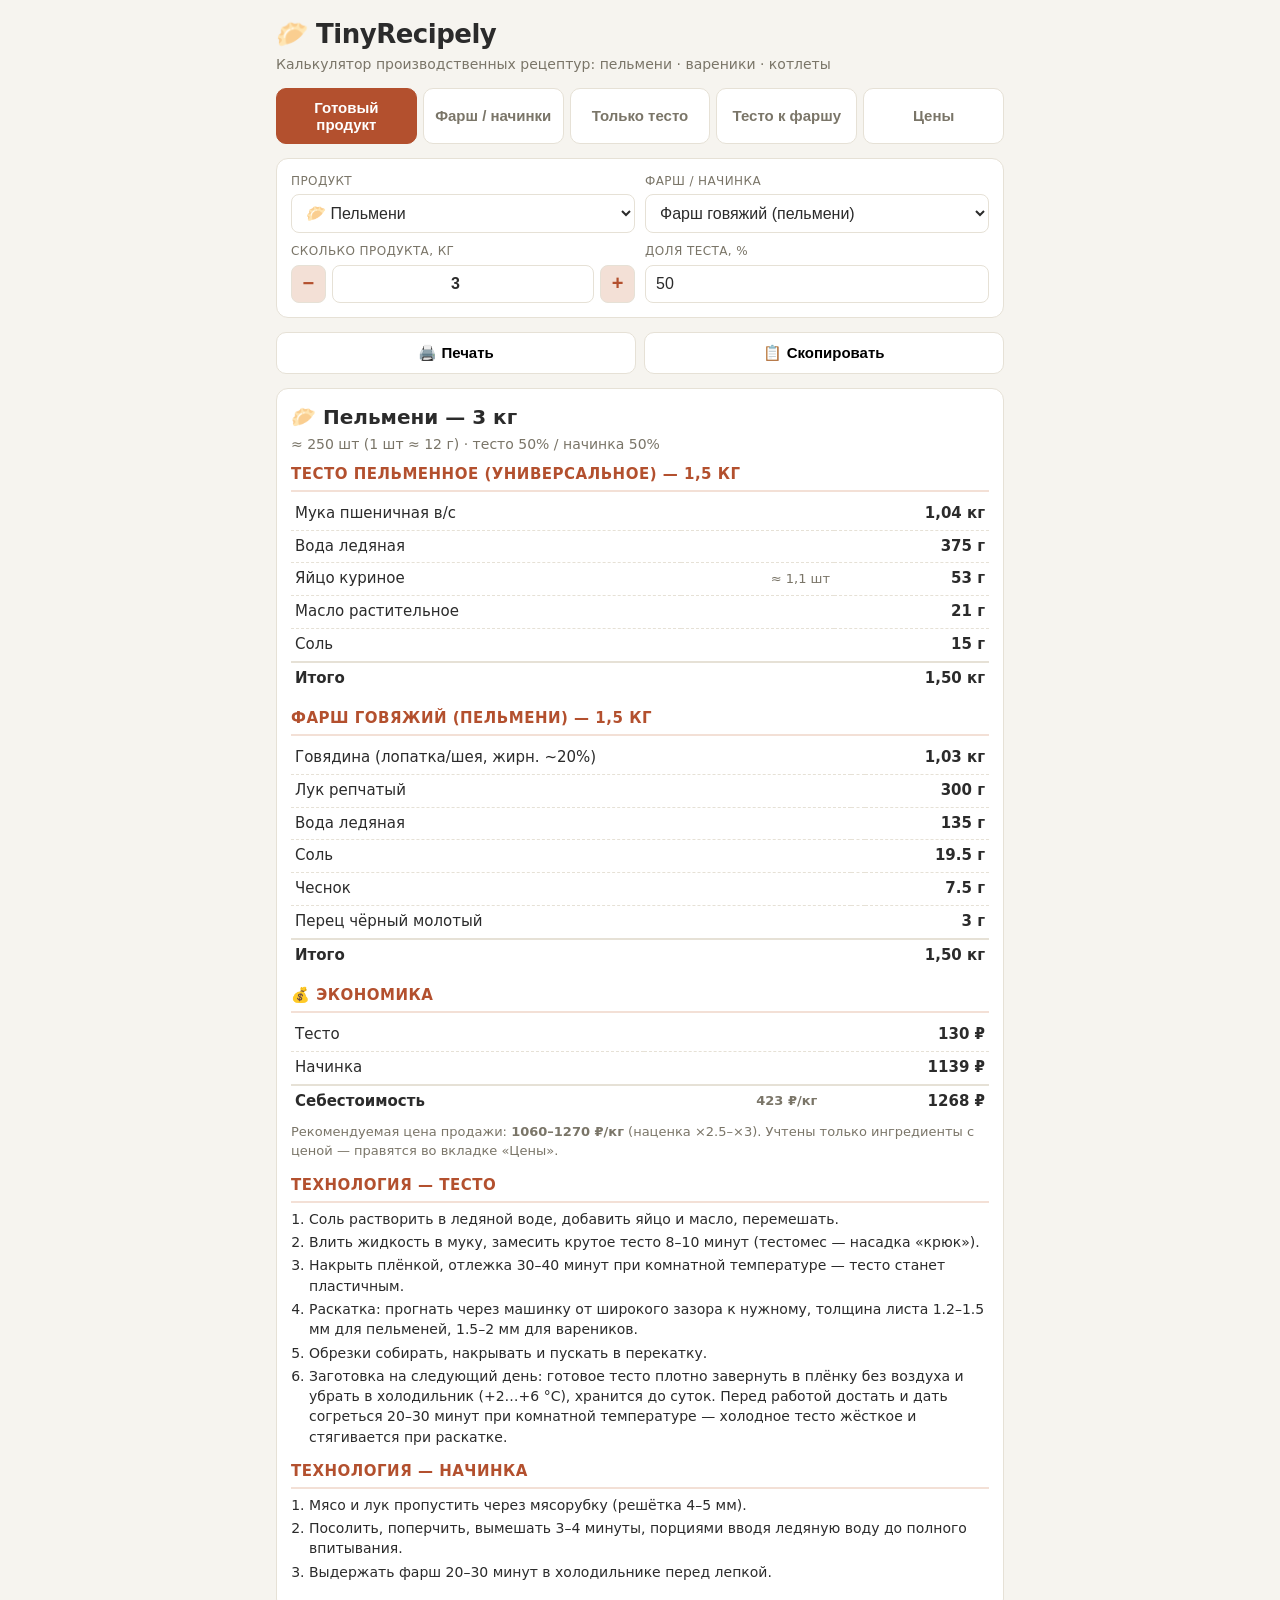
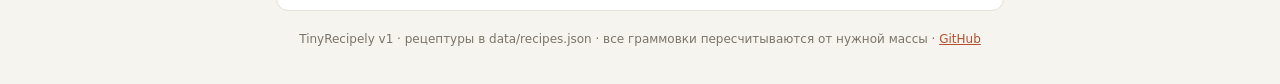
==== index.html @ c0f33c16 "Add GitHub repo link to footer" ====
<!DOCTYPE html>
<html lang="ru">
<head>
<meta charset="UTF-8">
<meta name="viewport" content="width=device-width, initial-scale=1">
<title>TinyRecipely — калькулятор рецептур</title>
<link rel="stylesheet" href="css/style.css">
</head>
<body>

<header>
  <h1>🥟 TinyRecipely</h1>
  <p>Калькулятор производственных рецептур: пельмени · вареники · котлеты</p>
</header>

<div class="tabs">
  <button data-mode="product" class="active">Готовый продукт</button>
  <button data-mode="farsh">Фарш / начинки</button>
  <button data-mode="dough">Только тесто</button>
  <button data-mode="fromFarsh">Тесто к фаршу</button>
  <button data-mode="prices">Цены</button>
</div>

<div class="panel" id="controls">
  <div class="row" id="rowProduct">
    <div class="field">
      <label>Продукт</label>
      <select id="selProduct"></select>
    </div>
    <div class="field" id="fieldFilling">
      <label id="lblFilling">Фарш / начинка</label>
      <select id="selFilling"></select>
    </div>
    <div class="field" id="fieldDough" style="display:none">
      <label>Тесто</label>
      <select id="selDough"></select>
    </div>
  </div>
  <div class="row">
    <div class="field">
      <label id="lblWeight">Сколько нужно, кг</label>
      <div class="stepper">
        <button id="btnMinus">−</button>
        <input type="number" id="inpWeight" value="3" min="0.5" step="0.5">
        <button id="btnPlus">+</button>
      </div>
    </div>
    <div class="field" id="fieldRatio">
      <label>Доля теста, %</label>
      <input type="number" id="inpRatio" min="35" max="65" step="1">
    </div>
  </div>
</div>

<div class="actions">
  <button id="printBtn">🖨️ Печать</button>
  <button id="copyBtn">📋 Скопировать</button>
</div>

<div class="panel print-area" id="result">Загрузка рецептур…</div>

<footer>TinyRecipely v1 · рецептуры в data/recipes.json · все граммовки пересчитываются от нужной массы · <a href="https://github.com/gmaker/TinyRecipely" target="_blank" rel="noopener">GitHub</a></footer>

<script src="js/app.js"></script>
</body>
</html>
---- css/style.css ----
:root {
  --bg: #f6f4ef;
  --card: #ffffff;
  --ink: #2b2b2b;
  --muted: #7a7568;
  --accent: #b3502e;
  --accent-soft: #f3e0d6;
  --line: #e6e1d6;
  --ok: #3d7a44;
}
* { box-sizing: border-box; margin: 0; padding: 0; }
body {
  font-family: "Segoe UI", system-ui, -apple-system, sans-serif;
  background: var(--bg);
  color: var(--ink);
  line-height: 1.45;
  padding: 16px;
  max-width: 760px;
  margin: 0 auto;
}
header h1 { font-size: 26px; letter-spacing: -0.5px; }
header p { color: var(--muted); font-size: 14px; margin-bottom: 14px; }

.tabs { display: flex; gap: 6px; margin-bottom: 14px; }
.tabs button {
  flex: 1; padding: 10px 6px; font-size: 15px; font-weight: 600;
  border: 1px solid var(--line); border-radius: 10px;
  background: var(--card); color: var(--muted); cursor: pointer;
}
.tabs button.active { background: var(--accent); border-color: var(--accent); color: #fff; }

.panel {
  background: var(--card); border: 1px solid var(--line);
  border-radius: 12px; padding: 14px; margin-bottom: 14px;
}
.row { display: flex; flex-wrap: wrap; gap: 10px; margin-bottom: 10px; }
.row:last-child { margin-bottom: 0; }
.field { flex: 1; min-width: 150px; }
.field label { display: block; font-size: 12px; color: var(--muted); margin-bottom: 4px; text-transform: uppercase; letter-spacing: 0.4px; }
select, input[type=number] {
  width: 100%; padding: 9px 10px; font-size: 16px;
  border: 1px solid var(--line); border-radius: 8px; background: #fff; color: var(--ink);
}
.stepper { display: flex; gap: 6px; }
.stepper button {
  width: 46px; font-size: 20px; font-weight: 700; border: 1px solid var(--line);
  border-radius: 8px; background: var(--accent-soft); color: var(--accent); cursor: pointer;
}
.stepper input { text-align: center; font-weight: 700; }

.actions { display: flex; gap: 8px; margin-bottom: 14px; }
.actions button {
  flex: 1; padding: 11px; font-size: 15px; font-weight: 600; cursor: pointer;
  border: 1px solid var(--line); border-radius: 10px; background: var(--card);
}
.actions button:active { transform: scale(0.98); }
#copyBtn.copied { background: var(--ok); border-color: var(--ok); color: #fff; }

/* ---- результат ---- */
#result h2 { font-size: 20px; margin-bottom: 2px; }
#result .sub { color: var(--muted); font-size: 14px; margin-bottom: 10px; }
.block { margin-bottom: 14px; }
.block h3 {
  font-size: 15px; text-transform: uppercase; letter-spacing: 0.5px;
  color: var(--accent); border-bottom: 2px solid var(--accent-soft);
  padding-bottom: 4px; margin-bottom: 6px;
}
table.ing { width: 100%; border-collapse: collapse; }
table.ing td { padding: 5px 4px; border-bottom: 1px dashed var(--line); font-size: 15px; }
table.ing td.amt { text-align: right; font-weight: 700; white-space: nowrap; font-variant-numeric: tabular-nums; }
table.ing td.note { color: var(--muted); font-weight: 400; font-size: 13px; text-align: right; white-space: nowrap; }
table.ing tr.total td { border-bottom: none; border-top: 2px solid var(--line); font-weight: 700; }
.tech { font-size: 14px; }
.tech li { margin: 3px 0 3px 18px; }
.hint { font-size: 13px; color: var(--muted); margin-top: 6px; }
.error { color: #a33; font-size: 14px; }

footer { text-align: center; color: var(--muted); font-size: 12px; margin: 20px 0; }
footer a { color: var(--accent); }

@media print {
  body { background: #fff; padding: 0; max-width: none; }
  header p, .tabs, .actions, footer { display: none !important; }
  .panel:not(.print-area) { display: none !important; }
  .print-area { display: block !important; border: none; padding: 0; }
  table.ing td { font-size: 13px; padding: 3px 4px; }
}
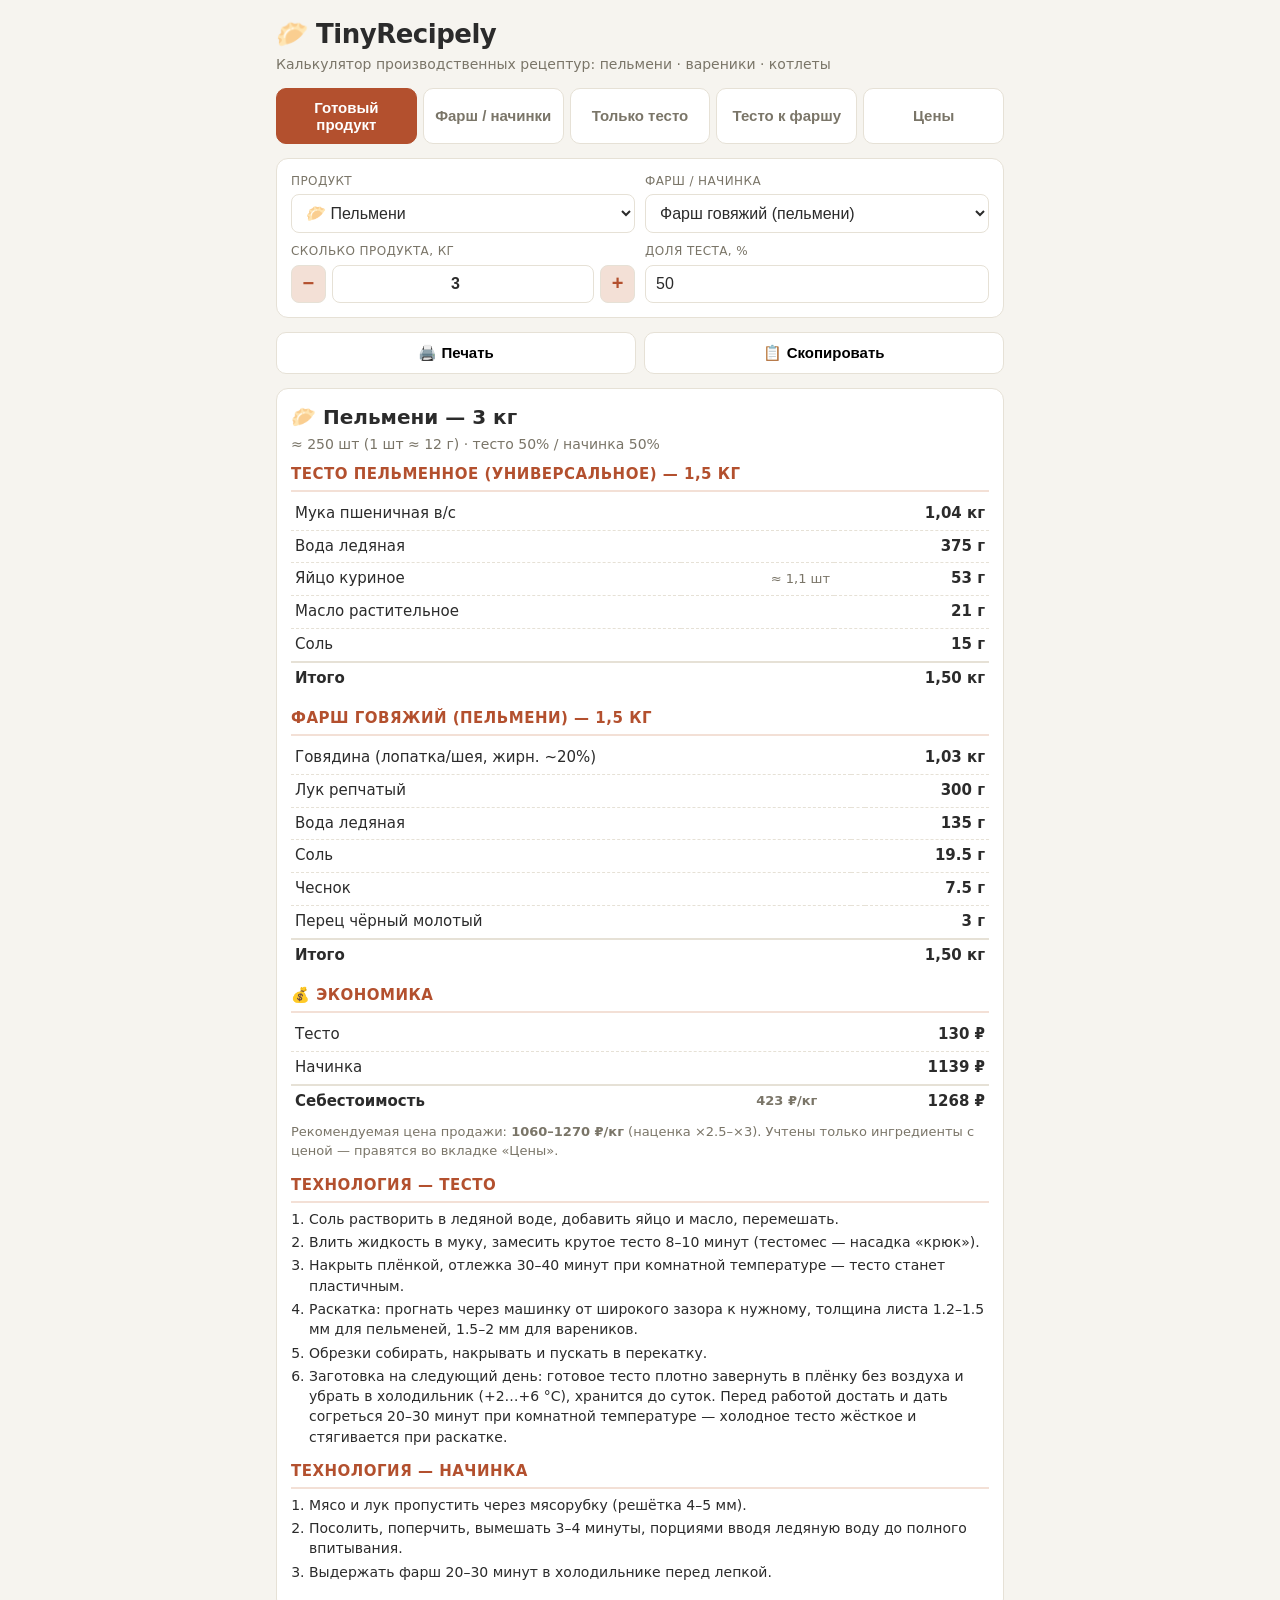
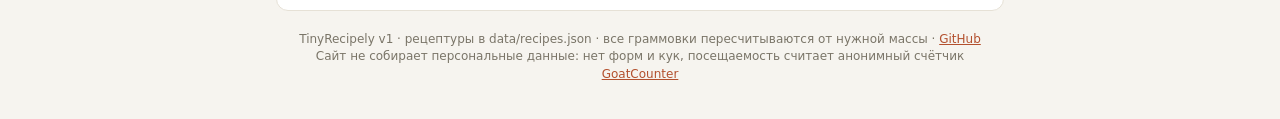
==== commit 111b5565: "Add no-personal-data notice to footer" ====
--- a/index.html
+++ b/index.html
@@ -59,8 +59,10 @@
 
 <div class="panel print-area" id="result">Загрузка рецептур…</div>
 
-<footer>TinyRecipely v1 · рецептуры в data/recipes.json · все граммовки пересчитываются от нужной массы · <a href="https://github.com/gmaker/TinyRecipely" target="_blank" rel="noopener">GitHub</a></footer>
+<footer>TinyRecipely v1 · рецептуры в data/recipes.json · все граммовки пересчитываются от нужной массы · <a href="https://github.com/gmaker/TinyRecipely" target="_blank" rel="noopener">GitHub</a><span id="views" style="display:none"> · 👁 <b id="viewsNum"></b></span><br>Сайт не собирает персональные данные: нет форм и кук, посещаемость считает анонимный счётчик <a href="https://www.goatcounter.com/" target="_blank" rel="noopener">GoatCounter</a></footer>
 
 <script src="js/app.js"></script>
+<script data-goatcounter="https://gmaker.goatcounter.com/count"
+        async src="//gc.zgo.at/count.js"></script>
 </body>
 </html>
--- a/css/style.css
+++ b/css/style.css
@@ -80,8 +80,13 @@
 
 @media print {
   body { background: #fff; padding: 0; max-width: none; }
-  header p, .tabs, .actions, footer { display: none !important; }
+  header p, .tabs, .actions, footer, .econ { display: none !important; }
   .panel:not(.print-area) { display: none !important; }
   .print-area { display: block !important; border: none; padding: 0; }
   table.ing td { font-size: 13px; padding: 3px 4px; }
+  /* контрастная печать: весь текст чёрный, линии тёмные */
+  * { color: #000 !important; }
+  .block h3 { border-bottom-color: #000; }
+  table.ing td { border-bottom-color: #888; }
+  table.ing tr.total td { border-top-color: #000; }
 }
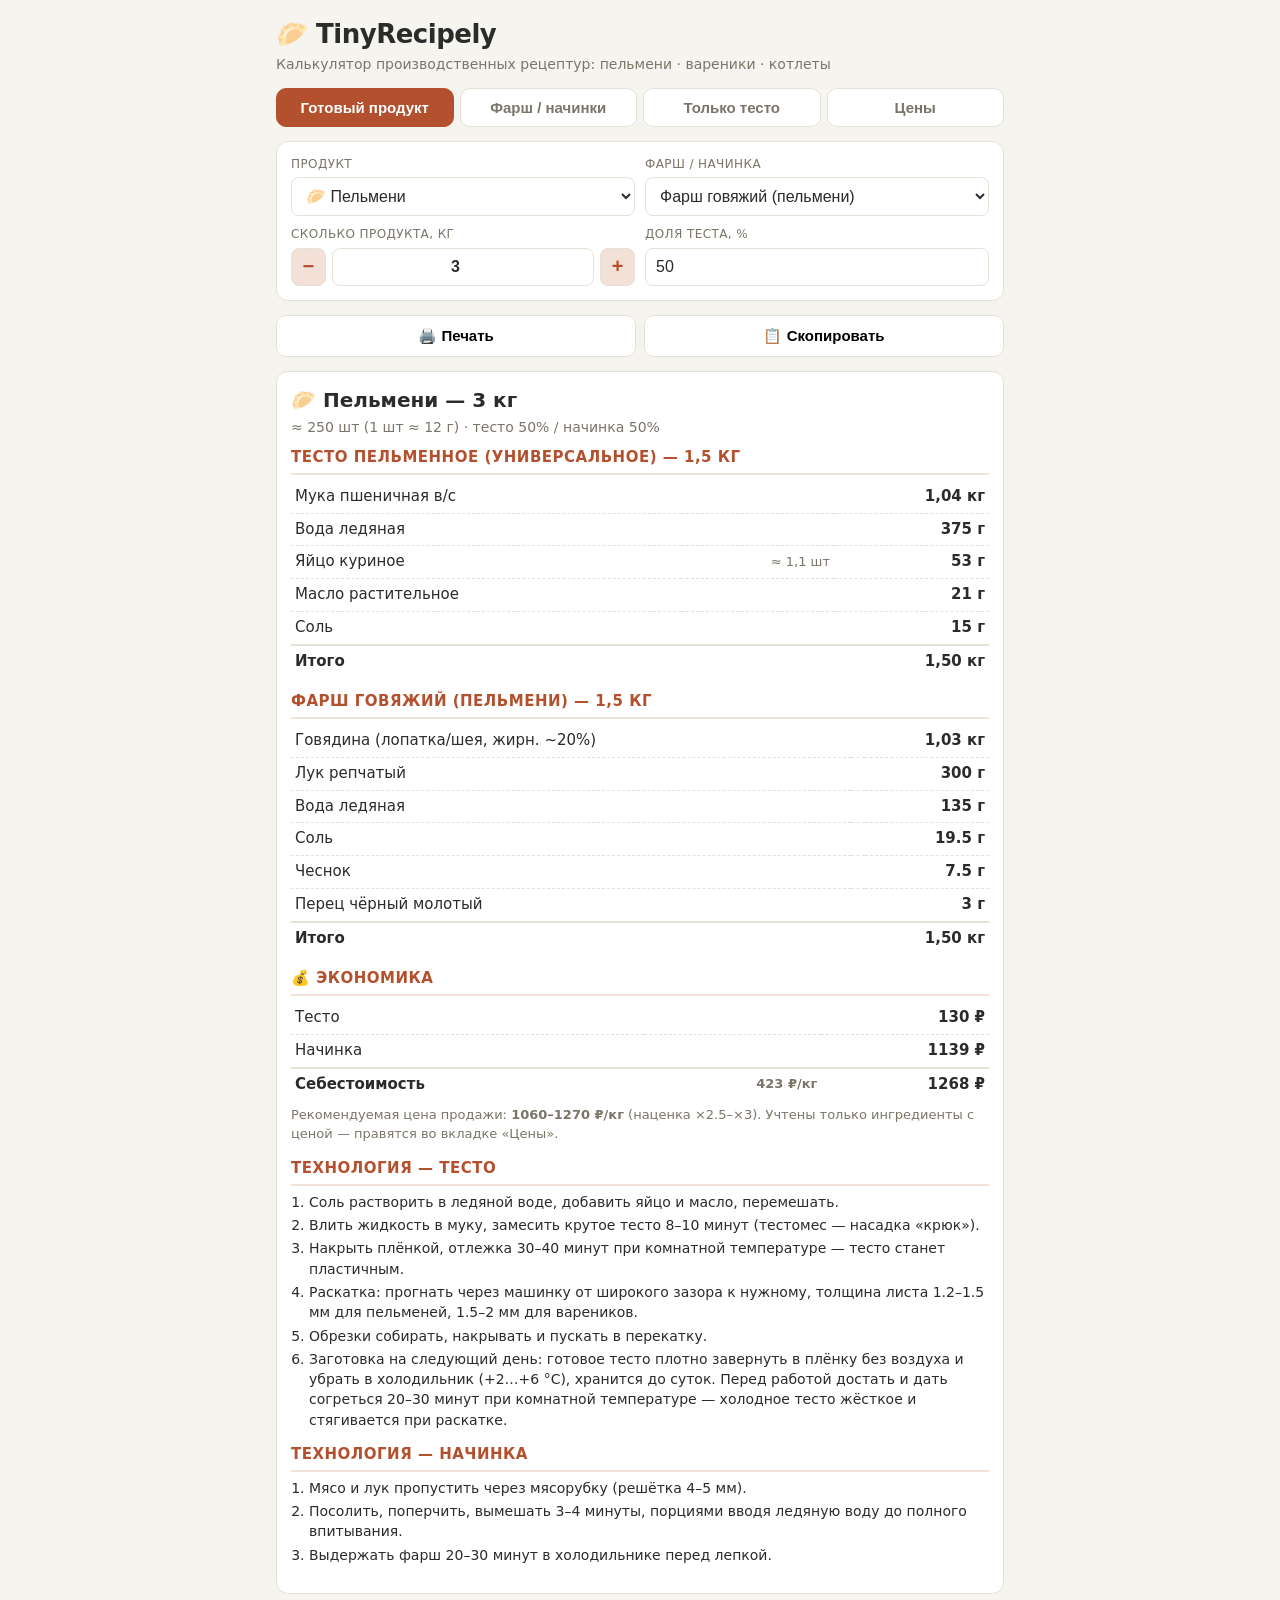
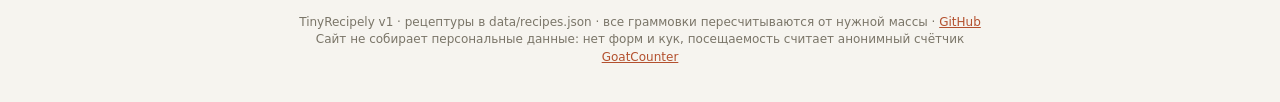
==== commit 4a4d64ed: "Remove 'dough for farsh' tab" ====
--- a/index.html
+++ b/index.html
@@ -3,7 +3,20 @@
 <head>
 <meta charset="UTF-8">
 <meta name="viewport" content="width=device-width, initial-scale=1">
-<title>TinyRecipely — калькулятор рецептур</title>
+<title>TinyRecipely — калькулятор рецептур пельменей, вареников и котлет</title>
+<meta name="description" content="Бесплатный калькулятор рецептур для домашних полуфабрикатов: пельмени, вареники, хинкали, манты, чебуреки, котлеты, тефтели, сырники. Точные граммовки теста и фарша на любой объём, технология, себестоимость. Можно распечатать.">
+<meta name="keywords" content="рецепт пельменей, тесто для пельменей, фарш для пельменей, калькулятор рецептуры, вареники рецепт, тесто для вареников, чебуреки тесто, хинкали, манты, котлеты рецепт, тефтели, сырники, пельменное тесто пропорции, тесто для тестораскатки, полуфабрикаты своими руками">
+<meta name="robots" content="index, follow">
+<link rel="canonical" href="https://recipely.ru/">
+<meta property="og:type" content="website">
+<meta property="og:site_name" content="TinyRecipely">
+<meta property="og:title" content="TinyRecipely — калькулятор рецептур пельменей, вареников и котлет">
+<meta property="og:description" content="Вводишь сколько кг нужно — получаешь точную раскладку теста и фарша, технологию и себестоимость. Пельмени, вареники, хинкали, манты, чебуреки, котлеты, сырники.">
+<meta property="og:url" content="https://recipely.ru/">
+<meta property="og:image" content="https://recipely.ru/apple-touch-icon.png">
+<meta property="og:locale" content="ru_RU">
+<link rel="icon" type="image/svg+xml" href="favicon.svg">
+<link rel="apple-touch-icon" href="apple-touch-icon.png">
 <link rel="stylesheet" href="css/style.css">
 </head>
 <body>
@@ -17,7 +30,6 @@
   <button data-mode="product" class="active">Готовый продукт</button>
   <button data-mode="farsh">Фарш / начинки</button>
   <button data-mode="dough">Только тесто</button>
-  <button data-mode="fromFarsh">Тесто к фаршу</button>
   <button data-mode="prices">Цены</button>
 </div>
 
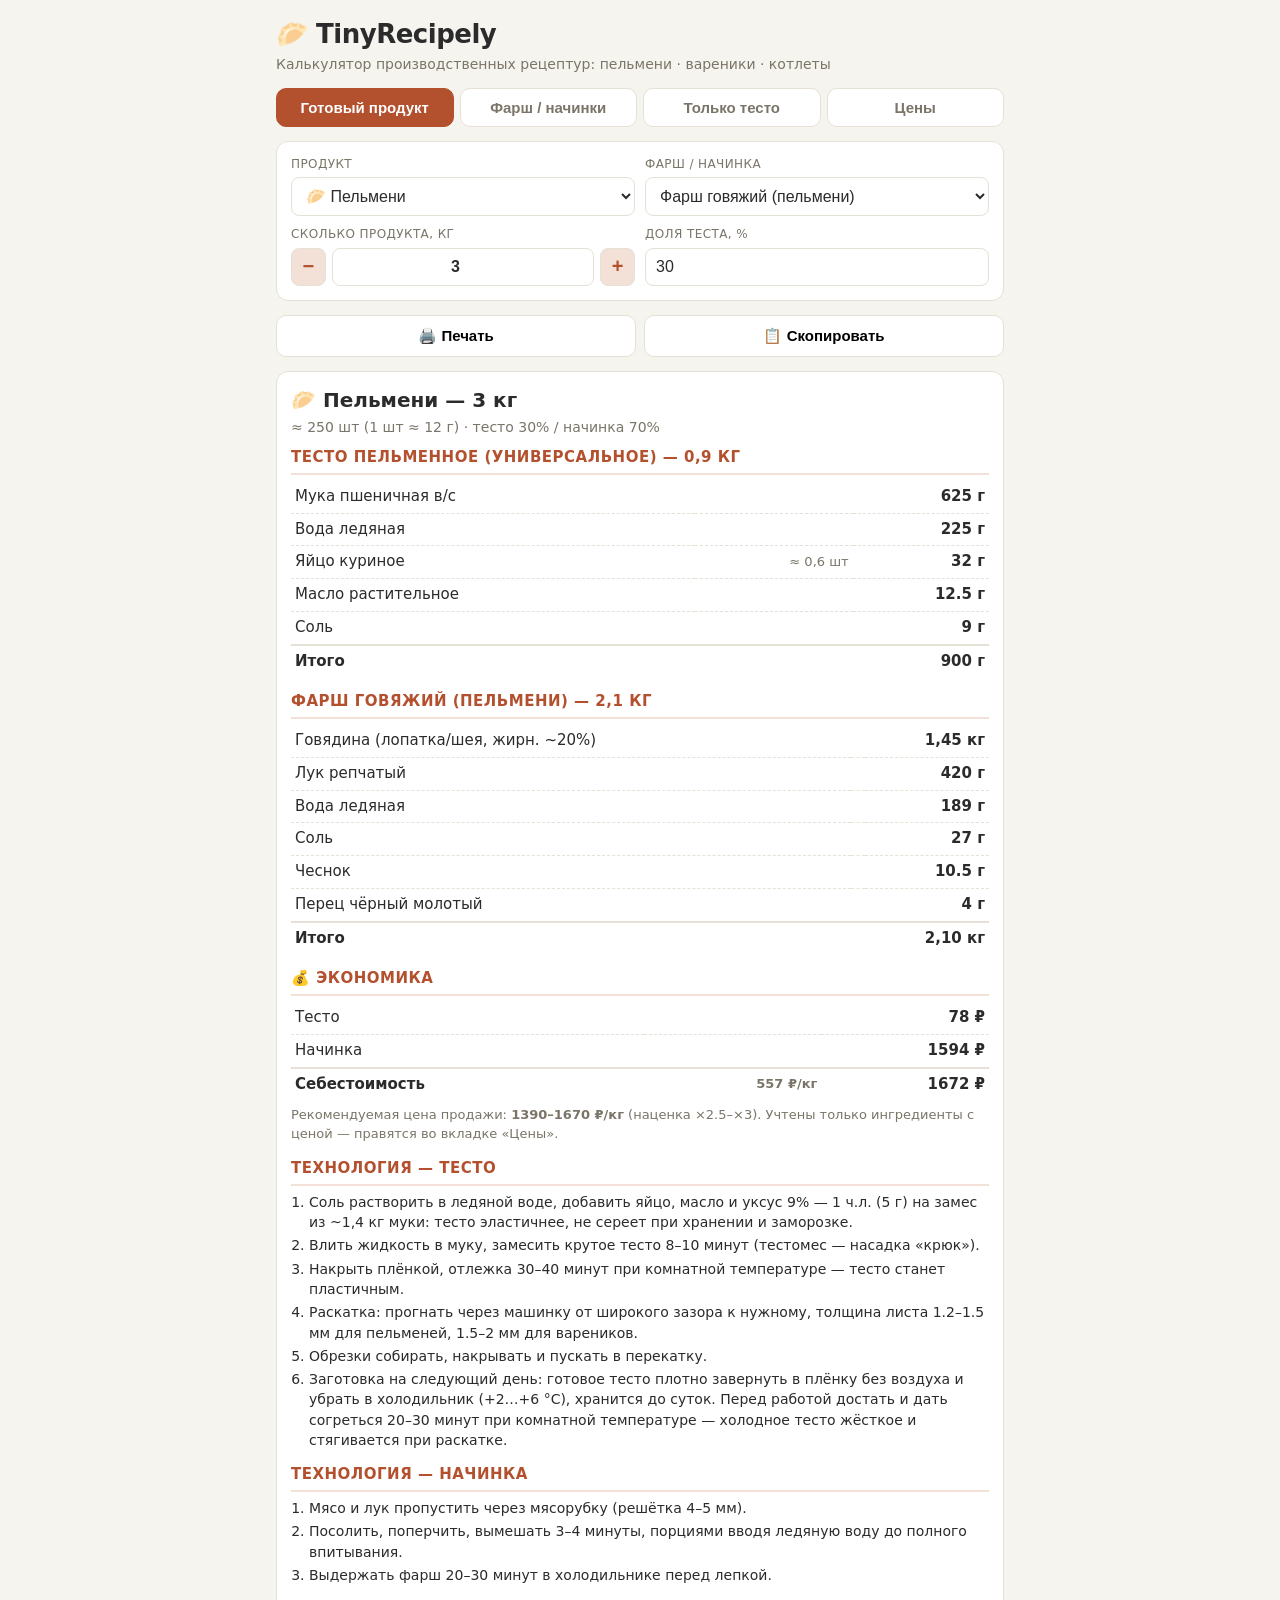
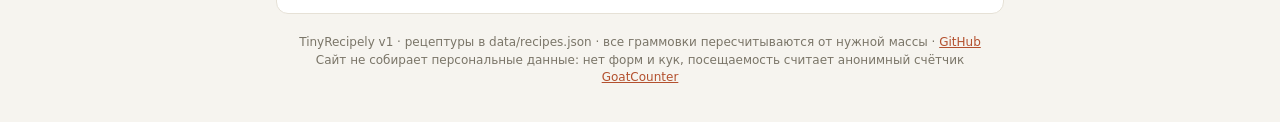
==== commit b05bce52: "Fix pelmeni dough share: real 28.6%, default 30%; widen ratio range to 20-70" ====
--- a/index.html
+++ b/index.html
@@ -59,7 +59,7 @@
     </div>
     <div class="field" id="fieldRatio">
       <label>Доля теста, %</label>
-      <input type="number" id="inpRatio" min="35" max="65" step="1">
+      <input type="number" id="inpRatio" min="20" max="70" step="1">
     </div>
   </div>
 </div>
